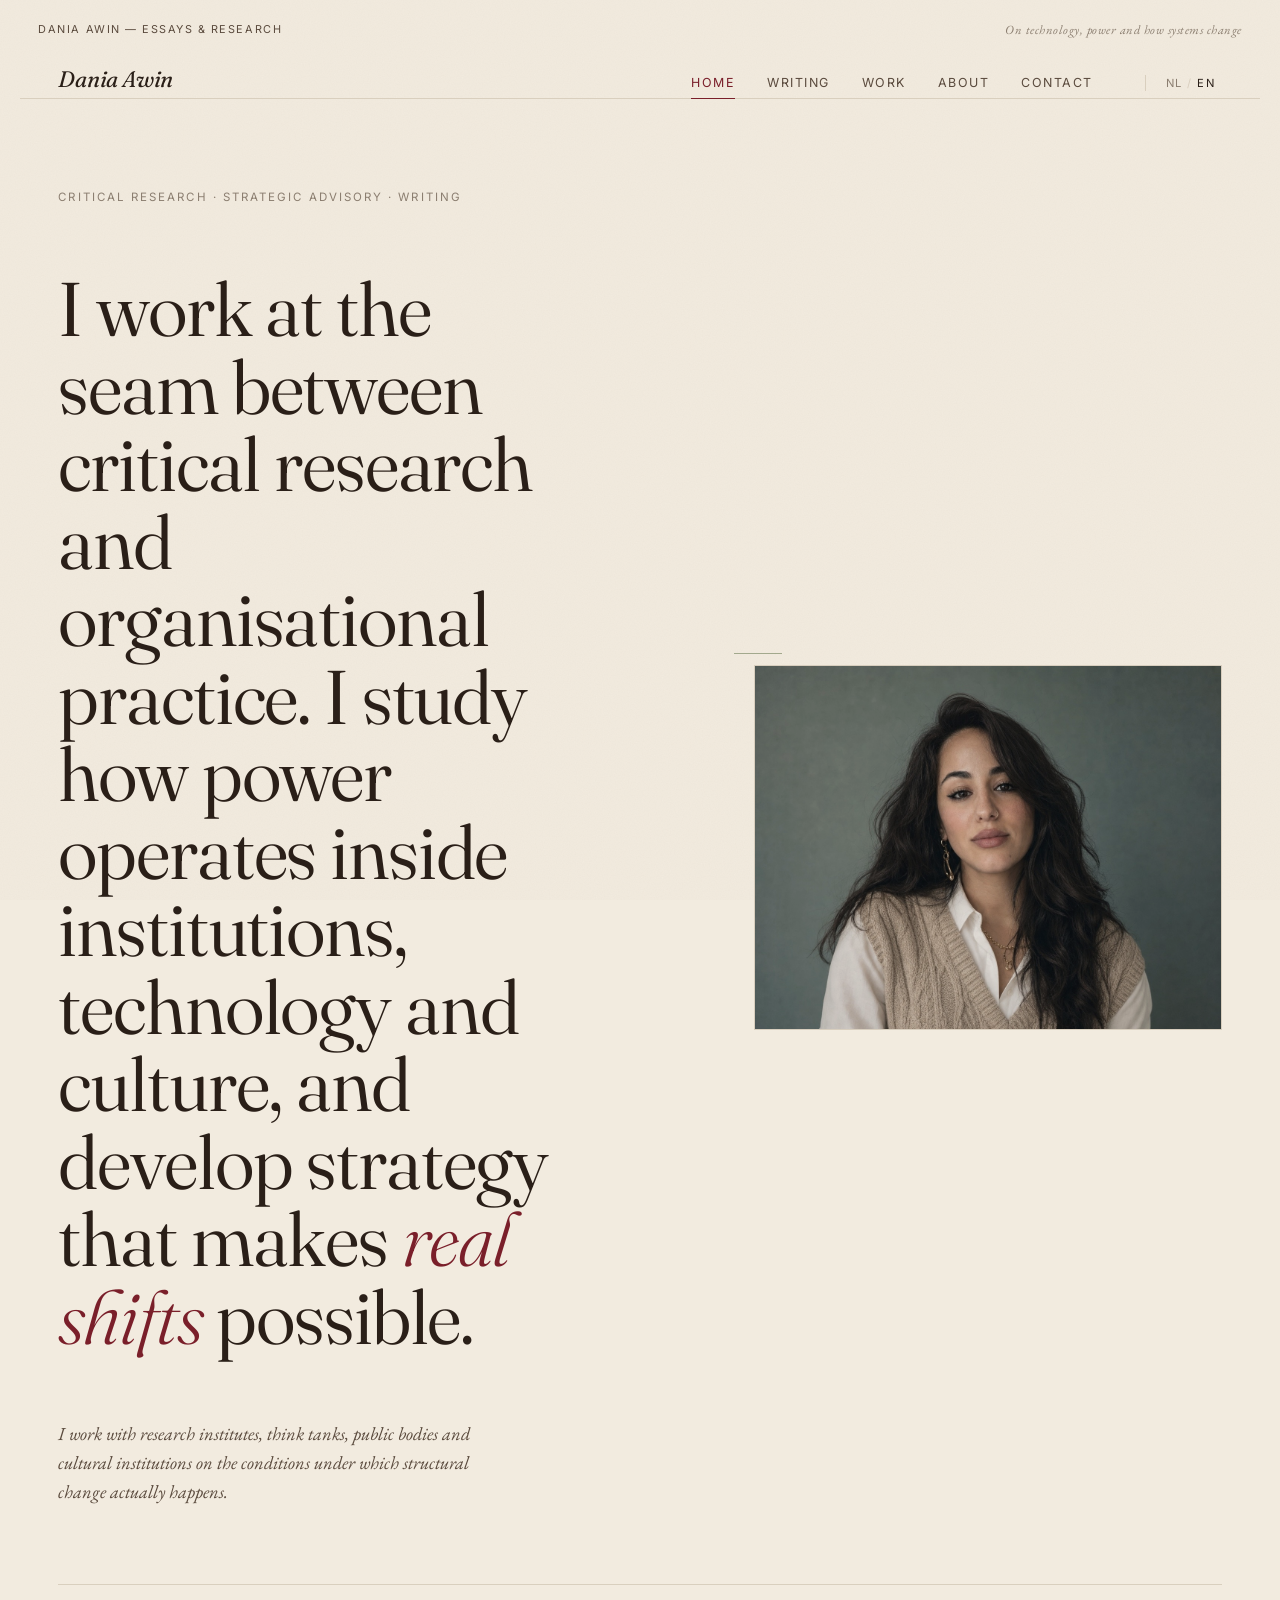
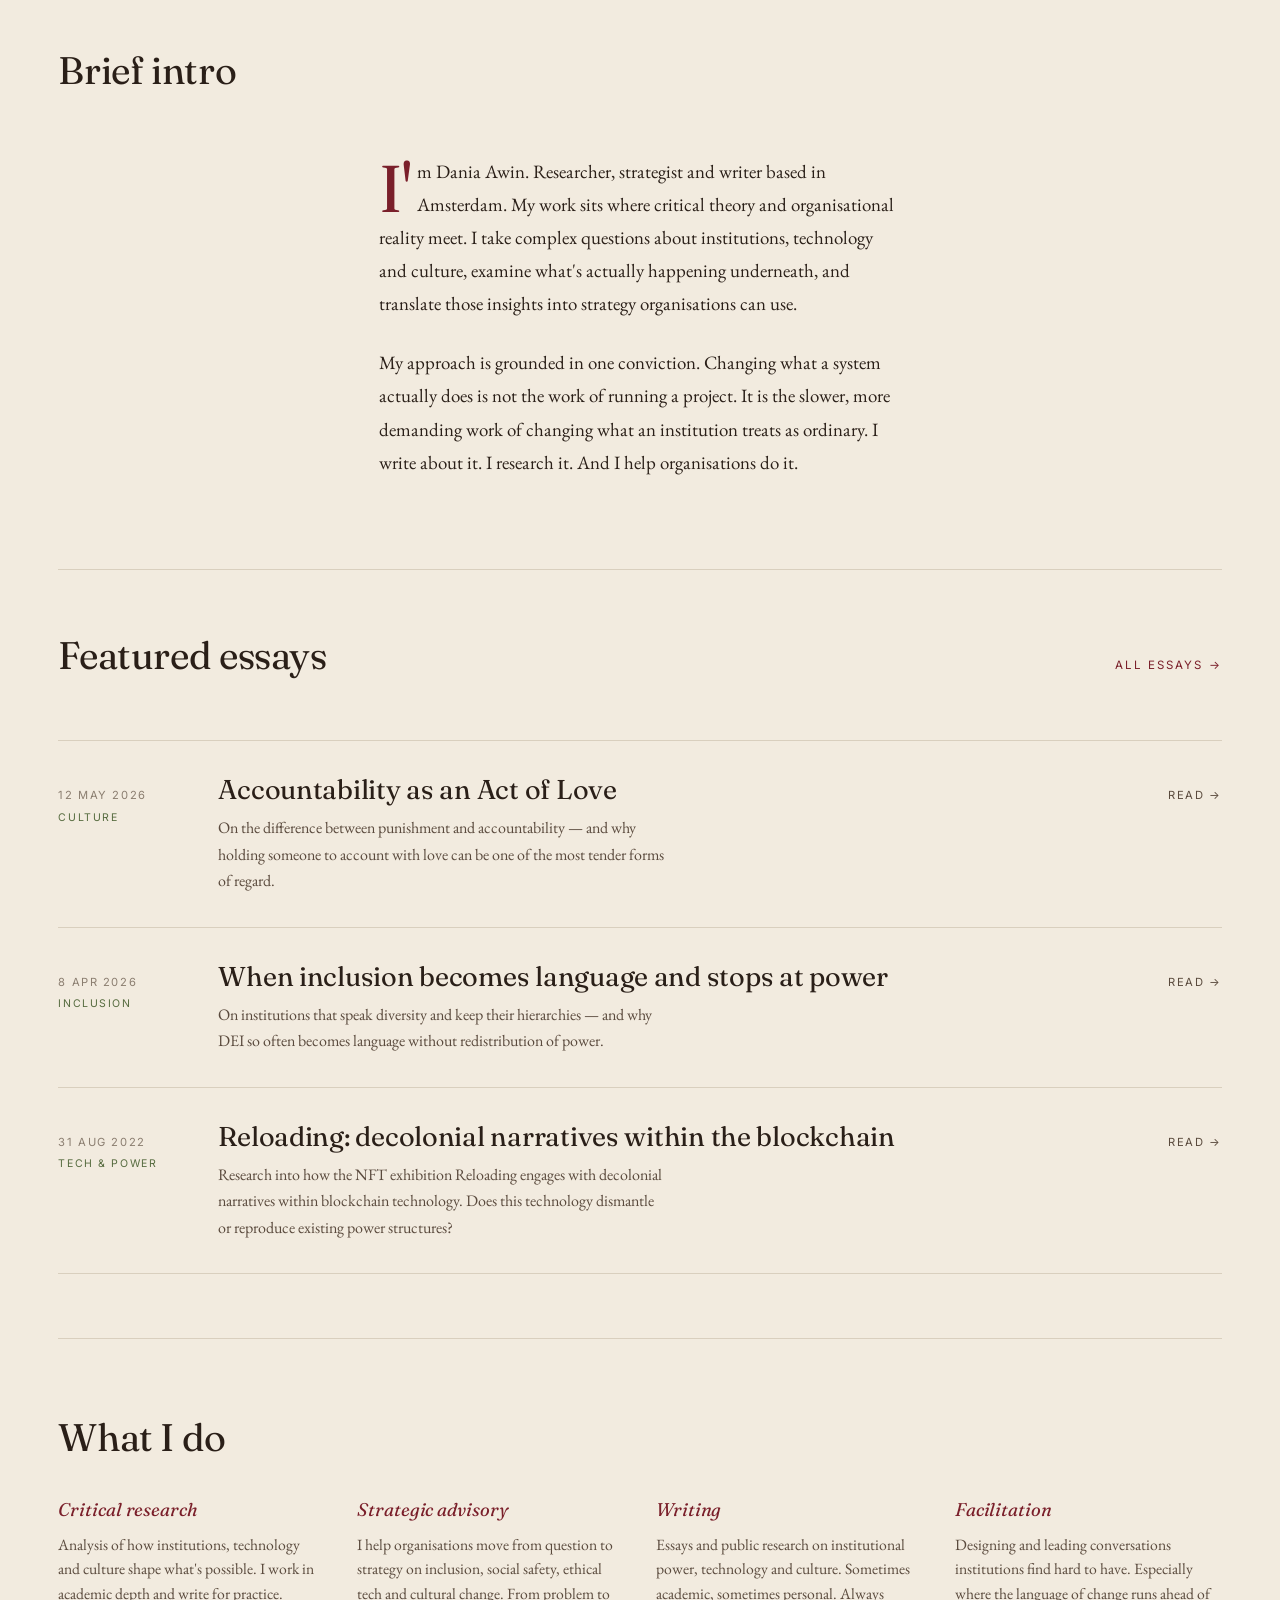
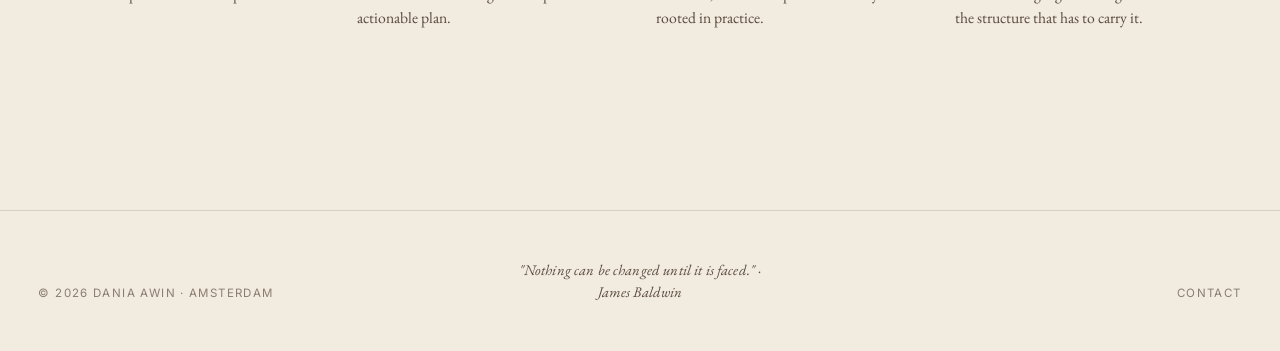
==== index.html @ 579f5982 "Favicon (DA initialen), 404-pagina, RSS-feed voor essays" ====
<!DOCTYPE html>
<html lang="en">
<head>
  <meta charset="UTF-8" />
  <meta name="viewport" content="width=device-width, initial-scale=1.0" />

  <title>Dania Awin · Critical research, strategic advisory and writing on power, institutions and technology</title>
  <meta name="description" content="Dania Awin is a critical researcher, strategist and writer based in Amsterdam. Research and advisory on institutional power, inclusion and social safety, ethics in technology, decolonisation, and cultural change in organisations." />
  <meta name="author" content="Dania Awin" />
  <meta name="robots" content="index, follow" />
  <meta name="keywords" content="Dania Awin, critical research, strategic advisory, institutional change, decolonisation, inclusion, social safety, ethics in technology, organisational change, Amsterdam researcher, public research, think tank, policy research, tech and society, cultural change, decolonial theory" />
  <link rel="canonical" href="https://daniaawin.com/" />
  <meta name="theme-color" content="#F2EBDF" />

  <meta property="og:type" content="website" />
  <meta property="og:site_name" content="Dania Awin" />
  <meta property="og:title" content="Dania Awin · Critical research, strategic advisory and writing on power, institutions and technology" />
  <meta property="og:description" content="Dania Awin is a critical researcher, strategist and writer based in Amsterdam. Research and advisory on institutional power, inclusion and social safety, ethics in technology, decolonisation, and cultural change in organisations." />
  <meta property="og:url" content="https://daniaawin.com/" />
  <meta property="og:image" content="https://daniaawin.com/dania-hero.jpg" />
  <meta property="og:locale" content="en_GB" />
  <meta property="og:locale:alternate" content="nl_NL" />

  <meta name="twitter:card" content="summary_large_image" />
  <meta name="twitter:title" content="Dania Awin · Critical research, strategic advisory and writing on power, institutions and technology" />
  <meta name="twitter:description" content="Dania Awin is a critical researcher, strategist and writer based in Amsterdam. Research and advisory on institutional power, inclusion and social safety, ethics in technology, decolonisation, and cultural change in organisations." />
  <meta name="twitter:image" content="https://daniaawin.com/dania-hero.jpg" />

  <script type="application/ld+json">
{
  "@context": "https://schema.org",
  "@type": "Person",
  "name": "Dania Awin",
  "url": "https://daniaawin.com",
  "image": "https://daniaawin.com/dania-hero.jpg",
  "jobTitle": "Researcher, Strategic Advisor, Writer",
  "description": "Critical researcher, strategist and writer working on institutional power, inclusion and social safety, ethics in technology, and cultural change in organisations.",
  "knowsLanguage": ["nl", "en"],
  "address": { "@type": "PostalAddress", "addressLocality": "Amsterdam", "addressCountry": "NL" },
  "alumniOf": { "@type": "CollegeOrUniversity", "name": "University of Amsterdam", "url": "https://www.uva.nl" },
  "knowsAbout": [
    "Institutional power", "Decolonisation", "Decolonial theory",
    "Inclusion", "Social safety", "Diversity equity and inclusion",
    "Ethics in technology", "Digital rights", "Tech and society",
    "Cultural change in organisations", "Organisational change",
    "Critical theory", "Public research", "Strategic research", "Policy research"
  ],
  "sameAs": [ "https://linkedin.com/in/daniaawin", "https://dawin.substack.com" ]
}
</script>

  <link rel="preconnect" href="https://fonts.googleapis.com" />
  <link rel="preconnect" href="https://fonts.gstatic.com" crossorigin />
  <link href="https://fonts.googleapis.com/css2?family=Fraunces:ital,opsz,wght@0,9..144,300..600;1,9..144,300..500&family=EB+Garamond:ital,wght@0,400..600;1,400..500&family=Inter:wght@400;500&display=swap" rel="stylesheet" />

  <link rel="stylesheet" href="style.css" />
  <link rel="icon" type="image/svg+xml" href="/favicon.svg" />
  <link rel="icon" type="image/png" sizes="32x32" href="/favicon-32x32.png" />
  <link rel="icon" type="image/png" sizes="16x16" href="/favicon-16x16.png" />
  <link rel="apple-touch-icon" sizes="180x180" href="/apple-touch-icon.png" />
  <link rel="alternate" type="application/rss+xml" title="Dania Awin — Essays" href="/rss.xml" />
</head>
<body class="lang-en">

  <header>
    <div class="marginalia">
      <div class="left" data-c="marginalia.left"></div>
      <div class="center"></div>
      <div class="right" data-c="marginalia.right"></div>
    </div>

    <nav class="nav wrap">
      <a href="index.html" class="nav__brand" data-c="brand"></a>
      <div class="nav__links">
        <a href="index.html" class="is-active" data-c="nav.home"></a>
        <a href="writing.html" data-c="nav.writing"></a>
        <a href="work.html" data-c="nav.work"></a>
        <a href="about.html" data-c="nav.about"></a>
        <a href="contact.html" data-c="nav.contact"></a>
        <button class="nav__lang" id="langToggle" aria-label="Toggle language">
          <span data-lang="nl">NL</span><span class="divider">/</span><span data-lang="en">EN</span>
        </button>
      </div>
    </nav>
  </header>

  <main class="wrap">

    <section class="hero hero--with-portrait">
      <div class="hero__text">
        <div class="eyebrow hero__eyebrow" data-c="home.eyebrow"></div>
        <h1 class="display" data-c="home.heroHeadline"></h1>
        <p class="hero__sub" data-c="home.heroSub"></p>
      </div>
      <figure class="hero__portrait">
        <img id="hero-portrait-img" src="dania-hero.jpg" alt="Dania Awin" />
      </figure>
    </section>

    <section class="featured">
      <div class="featured__head">
        <h2 class="section" data-c="home.introHeading"></h2>
      </div>
      <div class="prose" id="home-intro" style="max-width: 58ch;"></div>
    </section>

    <section class="featured" id="featured-essays">
      <div class="featured__head">
        <h2 class="section" data-c="home.featuredHeading"></h2>
        <a href="writing.html" class="eyebrow" style="color: var(--oxblood);" data-c="home.featuredAllLink"></a>
      </div>
      <div class="featured__list" id="featured-list"></div>
    </section>

    <section class="work-blocks">
      <h2 class="section" data-c="home.whatIDoHeading"></h2>
      <div class="work-blocks__grid" id="what-i-do-blocks"></div>
    </section>

  </main>

  <footer class="foot">
    <div class="left" data-c="footer.copyright"></div>
    <div class="center" data-c="footer.quote"></div>
    <div class="right">
      <a href="contact.html" data-c="footer.contactLink"></a>
    </div>
  </footer>



  <script src="https://identity.netlify.com/v1/netlify-identity-widget.js"></script>
  <script src="script.js"></script>
</body>
</html>
---- style.css ----
/* =========================================================
   Dania Awin — site stylesheet
   Editorial, literary, painterly. Aubergine / moss / oxblood
   on warm cream. Fraunces + EB Garamond.
   ========================================================= */

:root {
  /* Colors */
  --bg: #F2EBDF;            /* warm cream */
  --bg-soft: #ECE3D2;       /* slightly darker cream */
  --bg-dark: #3D2C3D;       /* aubergine */
  --bg-dark-soft: #2F2330;
  --ink: #2A1F18;           /* deep chocolate, body text */
  --ink-soft: #5A4A3D;
  --muted: #8B7E70;         /* warm grey */
  --rule: #D9CFBE;          /* hairline rule */
  --oxblood: #7A1F2A;       /* primary accent */
  --moss: #566B3F;          /* secondary accent */
  --cream-on-dark: #E8DCC5;

  /* Typography */
  --serif-display: "Fraunces", "Spectral", Georgia, serif;
  --serif-body: "EB Garamond", "Cormorant Garamond", Georgia, serif;
  --sans-caps: "Inter", "Söhne", -apple-system, BlinkMacSystemFont, sans-serif;

  /* Sizing */
  --max-width: 1240px;
  --measure: 64ch;          /* readable column */
  --gutter: clamp(1.25rem, 3vw, 2.5rem);

  /* Motion */
  --ease: cubic-bezier(0.4, 0.0, 0.2, 1);
}

/* ---------- Reset ---------- */

*, *::before, *::after { box-sizing: border-box; }

html { -webkit-text-size-adjust: 100%; }

body {
  margin: 0;
  background: var(--bg);
  color: var(--ink);
  font-family: var(--serif-body);
  font-size: 1.125rem;
  line-height: 1.65;
  font-feature-settings: "kern", "liga", "onum";
  text-rendering: optimizeLegibility;
  -webkit-font-smoothing: antialiased;
  -moz-osx-font-smoothing: grayscale;
  position: relative;
  overflow-x: hidden;
}

/* Subtle paper grain */
body::before {
  content: "";
  position: fixed;
  inset: 0;
  pointer-events: none;
  z-index: 1;
  opacity: 0.5;
  mix-blend-mode: multiply;
  background-image: url("data:image/svg+xml;utf8,<svg xmlns='http://www.w3.org/2000/svg' width='200' height='200'><filter id='n'><feTurbulence type='fractalNoise' baseFrequency='0.85' numOctaves='2' stitchTiles='stitch'/><feColorMatrix values='0 0 0 0 0.16  0 0 0 0 0.12  0 0 0 0 0.09  0 0 0 0.06 0'/></filter><rect width='100%25' height='100%25' filter='url(%23n)'/></svg>");
}

img { max-width: 100%; display: block; }
a { color: inherit; text-decoration: none; }

/* ---------- Top marginalia ---------- */

.marginalia {
  display: grid;
  grid-template-columns: 1fr auto 1fr;
  align-items: center;
  padding: 1.25rem var(--gutter);
  font-family: var(--sans-caps);
  font-size: 0.68rem;
  letter-spacing: 0.14em;
  text-transform: uppercase;
  color: var(--ink-soft);
  position: relative;
  z-index: 5;
}

.marginalia .left {
  justify-self: start;
}

.marginalia .right {
  justify-self: end;
  font-style: italic;
  font-family: var(--serif-body);
  font-size: 0.78rem;
  letter-spacing: 0.04em;
  text-transform: none;
  color: var(--muted);
}

.marginalia .center {
  font-weight: 500;
  color: var(--ink);
}

/* ---------- Navigation ---------- */

.nav {
  display: flex;
  justify-content: space-between;
  align-items: baseline;
  padding: 0 var(--gutter) 1.5rem;
  border-bottom: 1px solid var(--rule);
  position: relative;
  z-index: 5;
  flex-wrap: wrap;
  gap: 1rem;
}

@media (max-width: 720px) {
  .nav {
    flex-direction: column;
    align-items: flex-start;
    gap: 1rem;
  }
  .nav__brand { font-size: 1.6rem; }
  .nav__links {
    width: 100%;
    flex-wrap: wrap;
    gap: 0.7rem 1.1rem;
  }
}

@media (max-width: 720px) {
  .marginalia {
    grid-template-columns: 1fr;
    gap: 0.4rem;
    text-align: left;
    padding: 1rem var(--gutter);
  }
  .marginalia .right {
    justify-self: start;
    font-size: 0.72rem;
  }
}

.nav__brand {
  font-family: var(--serif-display);
  font-weight: 400;
  font-size: 1.4rem;
  font-style: italic;
  letter-spacing: -0.01em;
  color: var(--ink);
}

.nav__links {
  display: flex;
  gap: clamp(1rem, 2.5vw, 2.25rem);
  align-items: baseline;
  font-family: var(--sans-caps);
  font-size: 0.78rem;
  letter-spacing: 0.12em;
  text-transform: uppercase;
}

.nav__links a {
  color: var(--ink-soft);
  position: relative;
  padding-bottom: 2px;
  transition: color 0.3s var(--ease);
}

.nav__links a:hover,
.nav__links a.is-active {
  color: var(--oxblood);
}

.nav__links a.is-active::after {
  content: "";
  position: absolute;
  left: 0; right: 0; bottom: -4px;
  height: 1px;
  background: var(--oxblood);
}

.nav__lang {
  margin-left: 1.25rem;
  padding-left: 1.25rem;
  border-left: 1px solid var(--rule);
  font-family: var(--sans-caps);
  font-size: 0.7rem;
  letter-spacing: 0.14em;
  color: var(--muted);
  cursor: pointer;
  background: none;
  border-top: 0;
  border-right: 0;
  border-bottom: 0;
  text-transform: uppercase;
}

.nav__lang span { transition: color 0.3s var(--ease); }
.nav__lang span.is-active { color: var(--ink); }
.nav__lang .divider { margin: 0 0.4em; color: var(--rule); }

/* ---------- Main wrap ---------- */

.wrap {
  max-width: var(--max-width);
  margin: 0 auto;
  padding: 0 var(--gutter);
  position: relative;
  z-index: 2;
}

main { position: relative; z-index: 2; }

/* ---------- Typography utilities ---------- */

.eyebrow {
  font-family: var(--sans-caps);
  font-size: 0.72rem;
  letter-spacing: 0.18em;
  text-transform: uppercase;
  color: var(--muted);
}

.display {
  font-family: var(--serif-display);
  font-weight: 350;
  font-size: clamp(2.5rem, 6vw, 4.75rem);
  line-height: 1.02;
  letter-spacing: -0.015em;
  color: var(--ink);
}

.display em {
  font-style: italic;
  font-weight: 300;
  color: var(--oxblood);
}

.lede {
  font-family: var(--serif-body);
  font-size: clamp(1.15rem, 1.6vw, 1.4rem);
  line-height: 1.55;
  color: var(--ink-soft);
  max-width: 38ch;
}

h2.section {
  font-family: var(--serif-display);
  font-weight: 400;
  font-size: clamp(1.8rem, 3vw, 2.5rem);
  line-height: 1.1;
  letter-spacing: -0.01em;
  margin: 0 0 1.5rem;
  color: var(--ink);
}

h3 {
  font-family: var(--serif-display);
  font-weight: 500;
  font-size: 1.25rem;
  line-height: 1.25;
  letter-spacing: -0.005em;
  margin: 0 0 0.5rem;
  color: var(--ink);
}

p { margin: 0 0 1.1em; }
p:last-child { margin-bottom: 0; }

a.link {
  color: var(--oxblood);
  border-bottom: 1px solid currentColor;
  transition: opacity 0.3s var(--ease);
}
a.link:hover { opacity: 0.7; }

hr.rule {
  border: 0;
  border-top: 1px solid var(--rule);
  margin: 4rem 0;
}

/* ---------- Hero ---------- */

.hero {
  padding: clamp(3.5rem, 8vw, 7rem) 0 clamp(3rem, 6vw, 5rem);
  display: grid;
  grid-template-columns: 1fr;
  gap: 2.5rem;
}

.hero__eyebrow { margin-bottom: 1.5rem; }

.hero__sub {
  margin-top: 2rem;
  font-family: var(--serif-body);
  font-style: italic;
  font-size: 1.15rem;
  color: var(--ink-soft);
  max-width: 46ch;
  line-height: 1.6;
}

/* ---------- Featured essays (home) ---------- */

.featured {
  padding: clamp(2rem, 5vw, 4rem) 0;
  border-top: 1px solid var(--rule);
}

.featured__head {
  display: flex;
  justify-content: space-between;
  align-items: baseline;
  margin-bottom: 2.5rem;
}

.featured__list {
  display: grid;
  gap: 0;
}

.essay-row {
  display: grid;
  grid-template-columns: 8rem 1fr auto;
  gap: 2rem;
  padding: 2rem 0;
  border-top: 1px solid var(--rule);
  align-items: baseline;
  transition: background 0.4s var(--ease), padding 0.4s var(--ease);
}

.essay-row:last-child { border-bottom: 1px solid var(--rule); }

.essay-row:hover {
  background: var(--bg-soft);
  padding-left: 1rem;
  padding-right: 1rem;
}

.essay-row__meta {
  font-family: var(--sans-caps);
  font-size: 0.7rem;
  letter-spacing: 0.14em;
  text-transform: uppercase;
  color: var(--muted);
}

.essay-row__meta .cat {
  display: block;
  color: var(--moss);
  font-style: normal;
  margin-top: 0.25rem;
  font-size: 0.66rem;
}

.essay-row__title {
  font-family: var(--serif-display);
  font-weight: 400;
  font-size: clamp(1.3rem, 2.2vw, 1.7rem);
  line-height: 1.2;
  letter-spacing: -0.01em;
  color: var(--ink);
}

.essay-row__title em { font-style: italic; color: var(--oxblood); }

.essay-row__read {
  font-family: var(--sans-caps);
  font-size: 0.7rem;
  letter-spacing: 0.14em;
  text-transform: uppercase;
  color: var(--ink-soft);
  white-space: nowrap;
}

@media (max-width: 720px) {
  .essay-row {
    grid-template-columns: 1fr;
    gap: 0.5rem;
  }
  .essay-row__read { display: none; }
}

/* ---------- What I do (four blocks) ---------- */

.work-blocks {
  padding: clamp(3rem, 6vw, 5rem) 0;
  border-top: 1px solid var(--rule);
}

.work-blocks__grid {
  display: grid;
  grid-template-columns: repeat(4, 1fr);
  gap: 2rem;
  margin-top: 2.5rem;
}

.work-block h3 {
  font-family: var(--serif-display);
  font-size: 1.15rem;
  font-style: italic;
  font-weight: 400;
  color: var(--oxblood);
  margin-bottom: 0.75rem;
}

.work-block p {
  font-size: 0.98rem;
  line-height: 1.55;
  color: var(--ink-soft);
}

@media (max-width: 880px) {
  .work-blocks__grid { grid-template-columns: repeat(2, 1fr); }
}

@media (max-width: 520px) {
  .work-blocks__grid { grid-template-columns: 1fr; }
}

/* ---------- About / long text ---------- */

.prose {
  max-width: var(--measure);
  margin: 0 auto;
  font-family: var(--serif-body);
  font-size: 1.18rem;
  line-height: 1.75;
}

.prose p { margin-bottom: 1.4em; }
.prose p:first-child::first-letter {
  font-family: var(--serif-display);
  font-size: 3.5em;
  float: left;
  line-height: 0.85;
  padding-right: 0.08em;
  padding-top: 0.08em;
  color: var(--oxblood);
  font-weight: 400;
}

.prose em { color: var(--ink); }
.prose strong { font-weight: 600; }

.prose blockquote {
  border-left: 2px solid var(--moss);
  margin: 2em 0;
  padding-left: 1.5em;
  font-style: italic;
  color: var(--ink-soft);
}

/* ---------- Article page ---------- */

.article-head {
  padding: clamp(3rem, 6vw, 5rem) 0 2rem;
  max-width: 38rem;
  margin: 0 auto;
  text-align: left;
}

.article-head .eyebrow { margin-bottom: 1.5rem; display: block; }

.article-head h1 {
  font-family: var(--serif-display);
  font-weight: 350;
  font-size: clamp(2rem, 4.5vw, 3.25rem);
  line-height: 1.08;
  letter-spacing: -0.015em;
  margin: 0 0 1.5rem;
  color: var(--ink);
}

.article-head h1 em { font-style: italic; color: var(--oxblood); }

.article-head .article-meta {
  font-family: var(--sans-caps);
  font-size: 0.72rem;
  letter-spacing: 0.14em;
  text-transform: uppercase;
  color: var(--muted);
}

.article-body {
  max-width: 38rem;
  margin: 0 auto;
  padding: 1.5rem 0 5rem;
  font-family: var(--serif-body);
  font-size: 1.18rem;
  line-height: 1.75;
}

.article-body p { margin-bottom: 1.4em; }
.article-body h2 {
  font-family: var(--serif-display);
  font-weight: 500;
  font-size: 1.6rem;
  line-height: 1.2;
  margin: 2.5em 0 0.8em;
  color: var(--ink);
}

.article-body h3 {
  font-family: var(--serif-display);
  font-style: italic;
  font-weight: 400;
  font-size: 1.3rem;
  margin: 2em 0 0.6em;
  color: var(--oxblood);
}

.article-body blockquote {
  border-left: 2px solid var(--moss);
  margin: 2em 0;
  padding-left: 1.5em;
  font-style: italic;
  color: var(--ink-soft);
}

.article-body em { color: var(--ink); }
.article-body a { color: var(--oxblood); border-bottom: 1px solid currentColor; }
.article-body a:hover { opacity: 0.7; }
.article-body ul, .article-body ol { padding-left: 1.5em; margin: 0 0 1.4em; }
.article-body li { margin-bottom: 0.5em; }
.article-body hr { border: 0; border-top: 1px solid var(--rule); margin: 3em 0; }

/* ---------- Writing (archive) ---------- */

.archive-head {
  padding: clamp(3rem, 6vw, 5rem) 0 2rem;
}

.archive-head .display { max-width: 18ch; }

.archive-intro {
  margin-top: 2rem;
  max-width: 42ch;
  font-style: italic;
  color: var(--ink-soft);
  font-size: 1.15rem;
}

.filters {
  display: flex;
  flex-wrap: wrap;
  gap: 0.5rem 1.5rem;
  padding: 1.5rem 0 0;
  border-top: 1px solid var(--rule);
  margin-top: 3rem;
}

.filter {
  font-family: var(--sans-caps);
  font-size: 0.72rem;
  letter-spacing: 0.14em;
  text-transform: uppercase;
  color: var(--muted);
  background: none;
  border: 0;
  cursor: pointer;
  padding: 0.5rem 0;
  transition: color 0.3s var(--ease);
}

.filter.is-active { color: var(--oxblood); }
.filter:hover { color: var(--ink); }

/* ---------- Work / cases ---------- */

.case {
  display: grid;
  grid-template-columns: 12rem 1fr;
  gap: 2.5rem;
  padding: 2.5rem 0;
  border-top: 1px solid var(--rule);
}

.case:last-child { border-bottom: 1px solid var(--rule); }

.case__years {
  font-family: var(--sans-caps);
  font-size: 0.72rem;
  letter-spacing: 0.14em;
  text-transform: uppercase;
  color: var(--muted);
}

.case h3 {
  font-family: var(--serif-display);
  font-weight: 400;
  font-size: 1.5rem;
  margin-bottom: 0.5rem;
}

.case h3 em { font-style: italic; color: var(--oxblood); }

.case .role {
  font-family: var(--serif-body);
  font-style: italic;
  color: var(--ink-soft);
  margin-bottom: 1em;
  font-size: 1rem;
}

.case p {
  color: var(--ink-soft);
  font-size: 1.05rem;
}

@media (max-width: 720px) {
  .case { grid-template-columns: 1fr; gap: 0.75rem; }
}

/* ---------- Contact ---------- */

.contact {
  padding: clamp(3rem, 6vw, 6rem) 0;
  max-width: var(--measure);
  margin: 0 auto;
}

.contact dl {
  margin-top: 2.5rem;
  display: grid;
  grid-template-columns: 8rem 1fr;
  gap: 1.25rem 2rem;
}

.contact dt {
  font-family: var(--sans-caps);
  font-size: 0.72rem;
  letter-spacing: 0.14em;
  text-transform: uppercase;
  color: var(--muted);
  padding-top: 0.35em;
}

.contact dd {
  margin: 0;
  font-family: var(--serif-display);
  font-style: italic;
  font-weight: 400;
  font-size: 1.4rem;
}

.contact dd a { border-bottom: 1px solid var(--rule); transition: border-color 0.3s var(--ease); }
.contact dd a:hover { border-color: var(--oxblood); color: var(--oxblood); }

/* ---------- Footer ---------- */

footer.foot {
  margin-top: clamp(4rem, 8vw, 7rem);
  padding: 3rem var(--gutter);
  border-top: 1px solid var(--rule);
  display: grid;
  grid-template-columns: 1fr auto 1fr;
  gap: 2rem;
  align-items: end;
  font-family: var(--sans-caps);
  font-size: 0.72rem;
  letter-spacing: 0.12em;
  text-transform: uppercase;
  color: var(--muted);
  position: relative;
  z-index: 2;
}

footer.foot .center {
  text-align: center;
  font-family: var(--serif-body);
  font-style: italic;
  font-size: 0.92rem;
  letter-spacing: 0.01em;
  text-transform: none;
  color: var(--ink-soft);
  max-width: 36ch;
  line-height: 1.5;
}

footer.foot .right { justify-self: end; }

@media (max-width: 720px) {
  footer.foot {
    grid-template-columns: 1fr;
    text-align: center;
  }
  footer.foot .right { justify-self: center; }
}

/* ---------- About page — twee koloms grid: foto links, tekst rechts ---------- */

.about-grid {
  display: grid;
  grid-template-columns: 1fr 1.15fr;
  gap: clamp(2rem, 5vw, 4.5rem);
  align-items: start;
  padding: 0 0 1.5rem;
}

.about-grid .portrait {
  margin: 0;
  position: relative;
  max-width: none;
  width: 100%;
  position: sticky;
  top: 2rem;
}

.about-grid .portrait img {
  width: 100%;
  height: auto;
  display: block;
  filter: saturate(0.88) contrast(0.96) sepia(0.05);
  border: 1px solid var(--rule);
}

.about-grid .portrait figcaption {
  font-family: var(--serif-body);
  font-style: italic;
  font-size: 0.95rem;
  color: var(--muted);
  margin-top: 0.85rem;
  text-align: right;
  letter-spacing: 0.01em;
}

.about-grid .portrait::before {
  content: "";
  position: absolute;
  left: -1.25rem;
  top: -0.75rem;
  width: 3rem;
  height: 1px;
  background: var(--moss);
  opacity: 0.5;
  z-index: 1;
}

.about-grid .prose {
  max-width: none;
  margin: 0;
}

@media (max-width: 880px) {
  .about-grid {
    grid-template-columns: 1fr;
    gap: 2rem;
  }
  .about-grid .portrait {
    position: static;
    max-width: 28rem;
    margin: 0 auto;
  }
  .about-grid .portrait::before { left: 0; }
}

/* ---------- Hero portrait (Home page) ---------- */

.hero--with-portrait {
  display: grid;
  grid-template-columns: 1.35fr 1fr;
  gap: clamp(2rem, 5vw, 4.5rem);
  align-items: center;
  padding: clamp(3rem, 7vw, 6rem) 0 clamp(3rem, 6vw, 5rem);
}

.hero--with-portrait .hero__text {
  max-width: 32rem;
}

.hero__portrait {
  margin: 0;
  position: relative;
}

.hero__portrait img {
  width: 100%;
  height: auto;
  display: block;
  filter: saturate(0.88) contrast(0.96) sepia(0.05);
  border: 1px solid var(--rule);
}

.hero__portrait figcaption {
  font-family: var(--serif-body);
  font-style: italic;
  font-size: 0.92rem;
  color: var(--muted);
  margin-top: 0.85rem;
  text-align: right;
  letter-spacing: 0.01em;
}

.hero__portrait::before {
  content: "";
  position: absolute;
  left: -1.25rem;
  top: -0.75rem;
  width: 3rem;
  height: 1px;
  background: var(--moss);
  opacity: 0.5;
}

@media (max-width: 880px) {
  .hero--with-portrait {
    grid-template-columns: 1fr;
    gap: 2rem;
  }
  .hero__portrait {
    max-width: 22rem;
    margin: 0 auto;
    order: -1;
  }
}

/* ---------- Language visibility (NL/EN toggle) ---------- */

body.lang-nl .en { display: none; }
body.lang-en .nl { display: none; }

/* ---------- Animations on scroll ---------- */

.reveal {
  opacity: 0;
  transform: translateY(12px);
  transition: opacity 0.8s var(--ease), transform 0.8s var(--ease);
}
.reveal.is-visible { opacity: 1; transform: translateY(0); }

/* ---------- Selection ---------- */

::selection { background: var(--moss); color: var(--bg); }
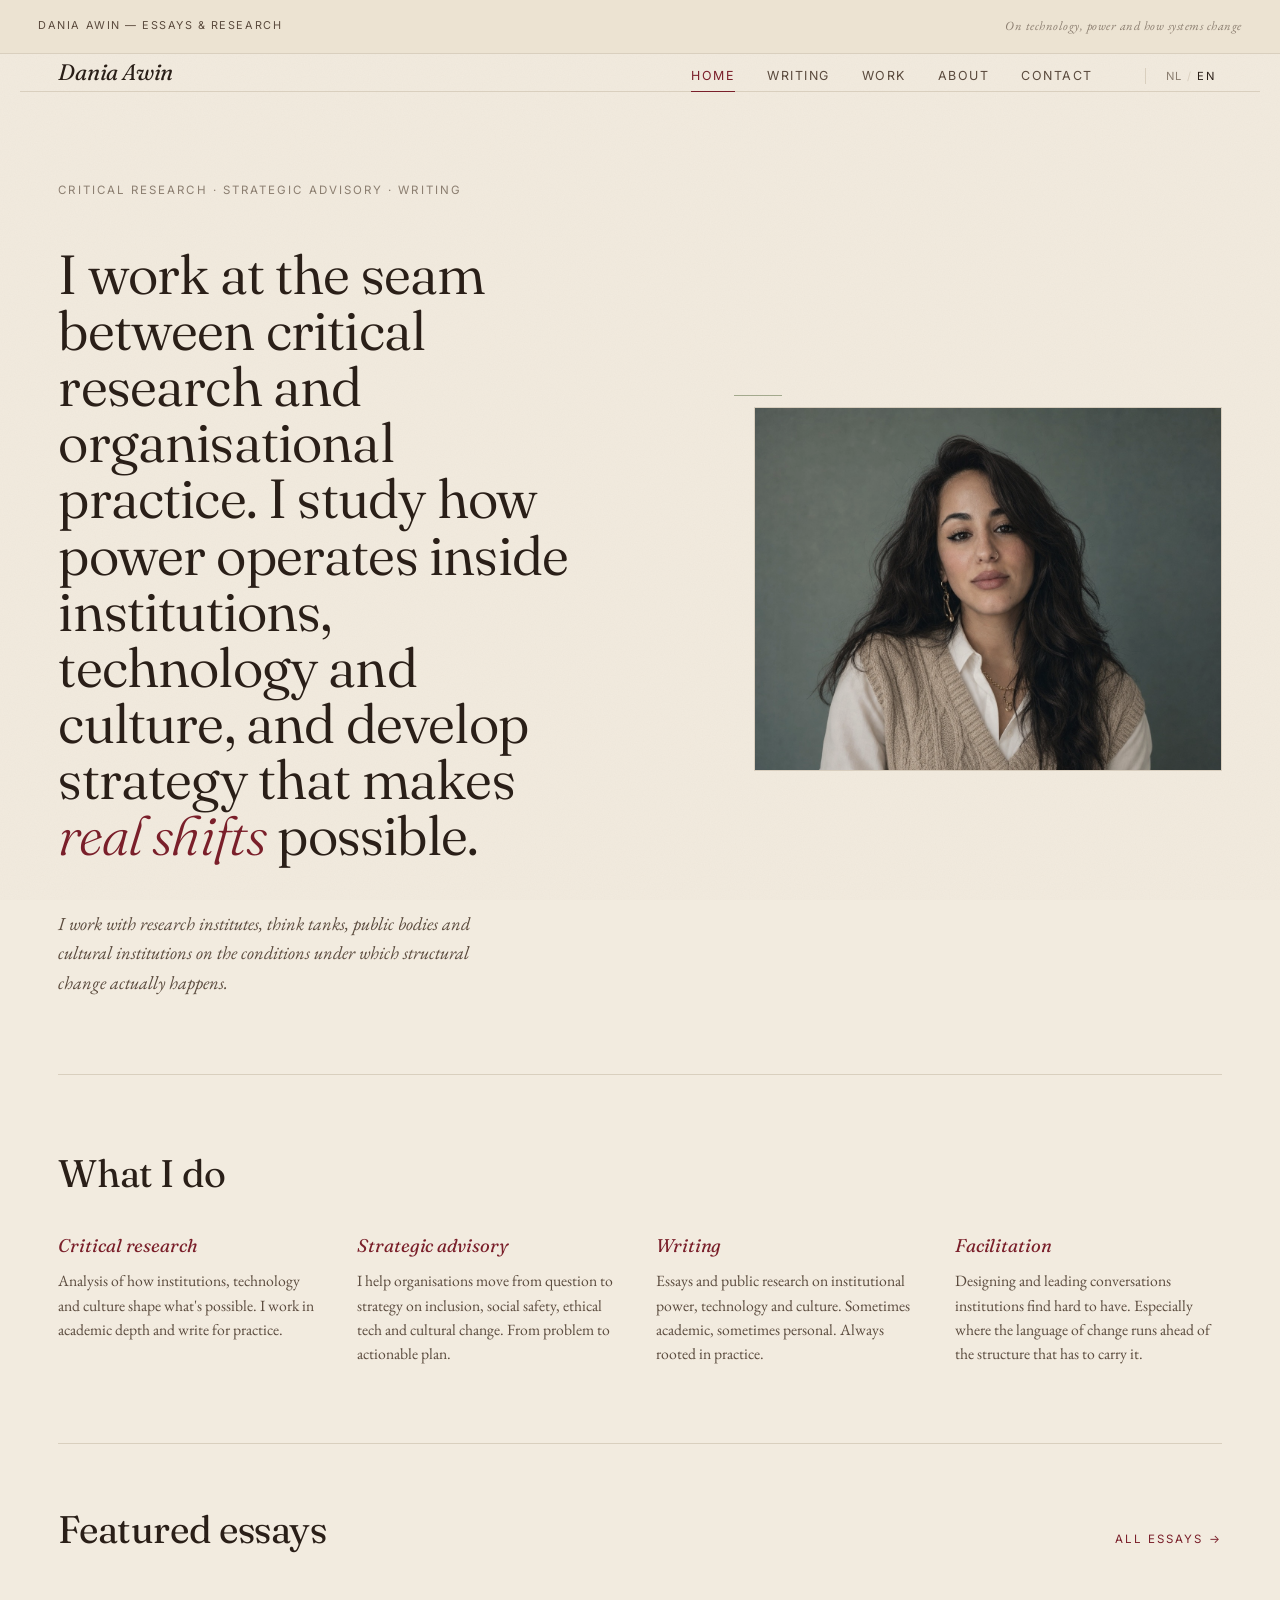
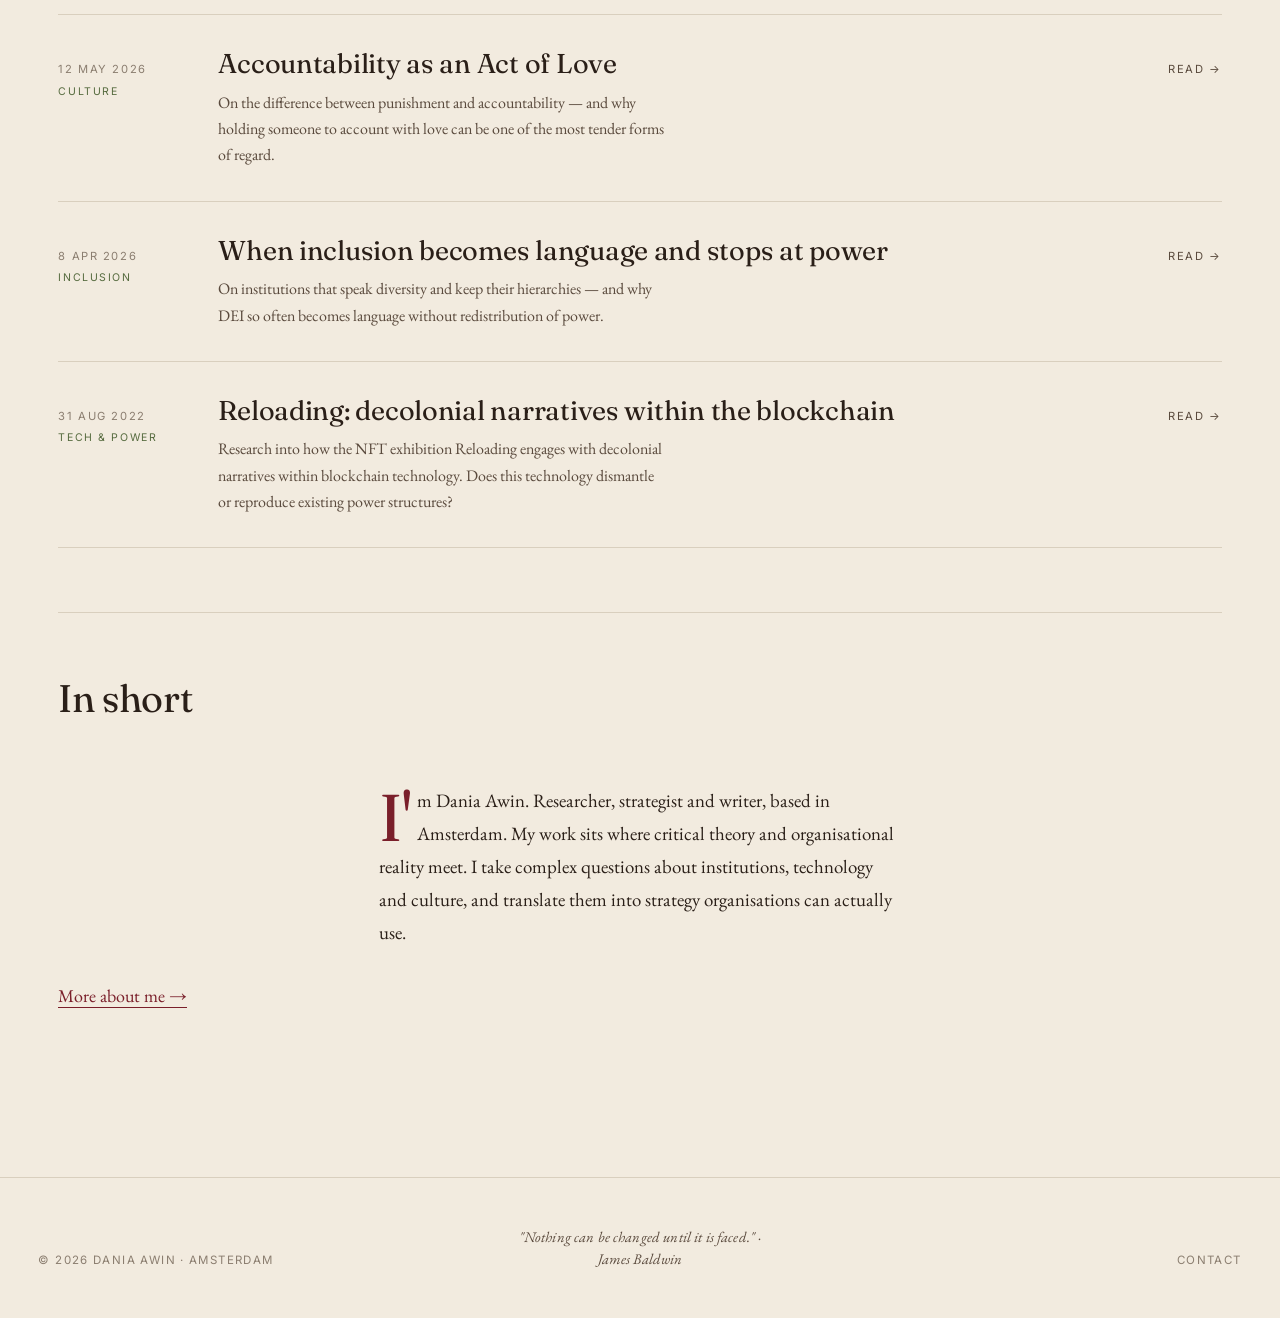
==== commit 95da943d: "Friend-feedback verwerkt: homepage flow, intro korter, contactform, browser-taal detect, work sorter" ====
--- a/index.html
+++ b/index.html
@@ -3,6 +3,7 @@
 <head>
   <meta charset="UTF-8" />
   <meta name="viewport" content="width=device-width, initial-scale=1.0" />
+  <meta name="google-site-verification" content="9EBfNb-vlP_G5vzVKmFkV1T8YSoDcM2ezz2l9nICe7w" />
 
   <title>Dania Awin · Critical research, strategic advisory and writing on power, institutions and technology</title>
   <meta name="description" content="Dania Awin is a critical researcher, strategist and writer based in Amsterdam. Research and advisory on institutional power, inclusion and social safety, ethics in technology, decolonisation, and cultural change in organisations." />
@@ -97,11 +98,9 @@
       </figure>
     </section>
 
-    <section class="featured">
-      <div class="featured__head">
-        <h2 class="section" data-c="home.introHeading"></h2>
-      </div>
-      <div class="prose" id="home-intro" style="max-width: 58ch;"></div>
+    <section class="work-blocks">
+      <h2 class="section" data-c="home.whatIDoHeading"></h2>
+      <div class="work-blocks__grid" id="what-i-do-blocks"></div>
     </section>
 
     <section class="featured" id="featured-essays">
@@ -112,9 +111,14 @@
       <div class="featured__list" id="featured-list"></div>
     </section>
 
-    <section class="work-blocks">
-      <h2 class="section" data-c="home.whatIDoHeading"></h2>
-      <div class="work-blocks__grid" id="what-i-do-blocks"></div>
+    <section class="featured">
+      <div class="featured__head">
+        <h2 class="section" data-c="home.introHeading"></h2>
+      </div>
+      <div class="prose" id="home-intro" style="max-width: 58ch;"></div>
+      <p style="margin-top: 2rem;">
+        <a href="about.html" class="link" style="color: var(--oxblood);"><span class="nl">Meer over mij →</span><span class="en">More about me →</span></a>
+      </p>
     </section>
 
   </main>
--- a/style.css
+++ b/style.css
@@ -74,7 +74,9 @@
   display: grid;
   grid-template-columns: 1fr auto 1fr;
   align-items: center;
-  padding: 1.25rem var(--gutter);
+  padding: 1rem var(--gutter);
+  background: var(--bg-soft);
+  border-bottom: 1px solid var(--rule);
   font-family: var(--sans-caps);
   font-size: 0.68rem;
   letter-spacing: 0.14em;
@@ -228,7 +230,7 @@
 .display {
   font-family: var(--serif-display);
   font-weight: 350;
-  font-size: clamp(2.5rem, 6vw, 4.75rem);
+  font-size: clamp(2rem, 4.3vw, 3.5rem);
   line-height: 1.02;
   letter-spacing: -0.015em;
   color: var(--ink);
@@ -837,3 +839,69 @@
 /* ---------- Selection ---------- */
 
 ::selection { background: var(--moss); color: var(--bg); }
+
+/* ---------- Contact form ---------- */
+
+.contact-form {
+  margin-top: 2.5rem;
+  max-width: 38rem;
+}
+
+.contact-form .field {
+  margin-bottom: 1.5rem;
+}
+
+.contact-form label {
+  display: block;
+  font-family: var(--sans-caps);
+  font-size: 0.72rem;
+  letter-spacing: 0.14em;
+  text-transform: uppercase;
+  color: var(--muted);
+  margin-bottom: 0.5rem;
+}
+
+.contact-form input,
+.contact-form textarea {
+  width: 100%;
+  font-family: var(--serif-body);
+  font-size: 1.05rem;
+  color: var(--ink);
+  background: var(--bg-soft);
+  border: 1px solid var(--rule);
+  border-radius: 0;
+  padding: 0.75rem 1rem;
+  transition: border-color 0.3s var(--ease), background 0.3s var(--ease);
+}
+
+.contact-form input:focus,
+.contact-form textarea:focus {
+  outline: none;
+  border-color: var(--oxblood);
+  background: var(--bg);
+}
+
+.contact-form textarea {
+  resize: vertical;
+  min-height: 8rem;
+  font-family: var(--serif-body);
+  line-height: 1.55;
+}
+
+.contact-submit {
+  font-family: var(--sans-caps);
+  font-size: 0.78rem;
+  letter-spacing: 0.16em;
+  text-transform: uppercase;
+  color: var(--bg);
+  background: var(--oxblood);
+  border: 0;
+  padding: 0.9rem 2rem;
+  cursor: pointer;
+  transition: background 0.3s var(--ease);
+  margin-top: 0.5rem;
+}
+
+.contact-submit:hover {
+  background: var(--ink);
+}
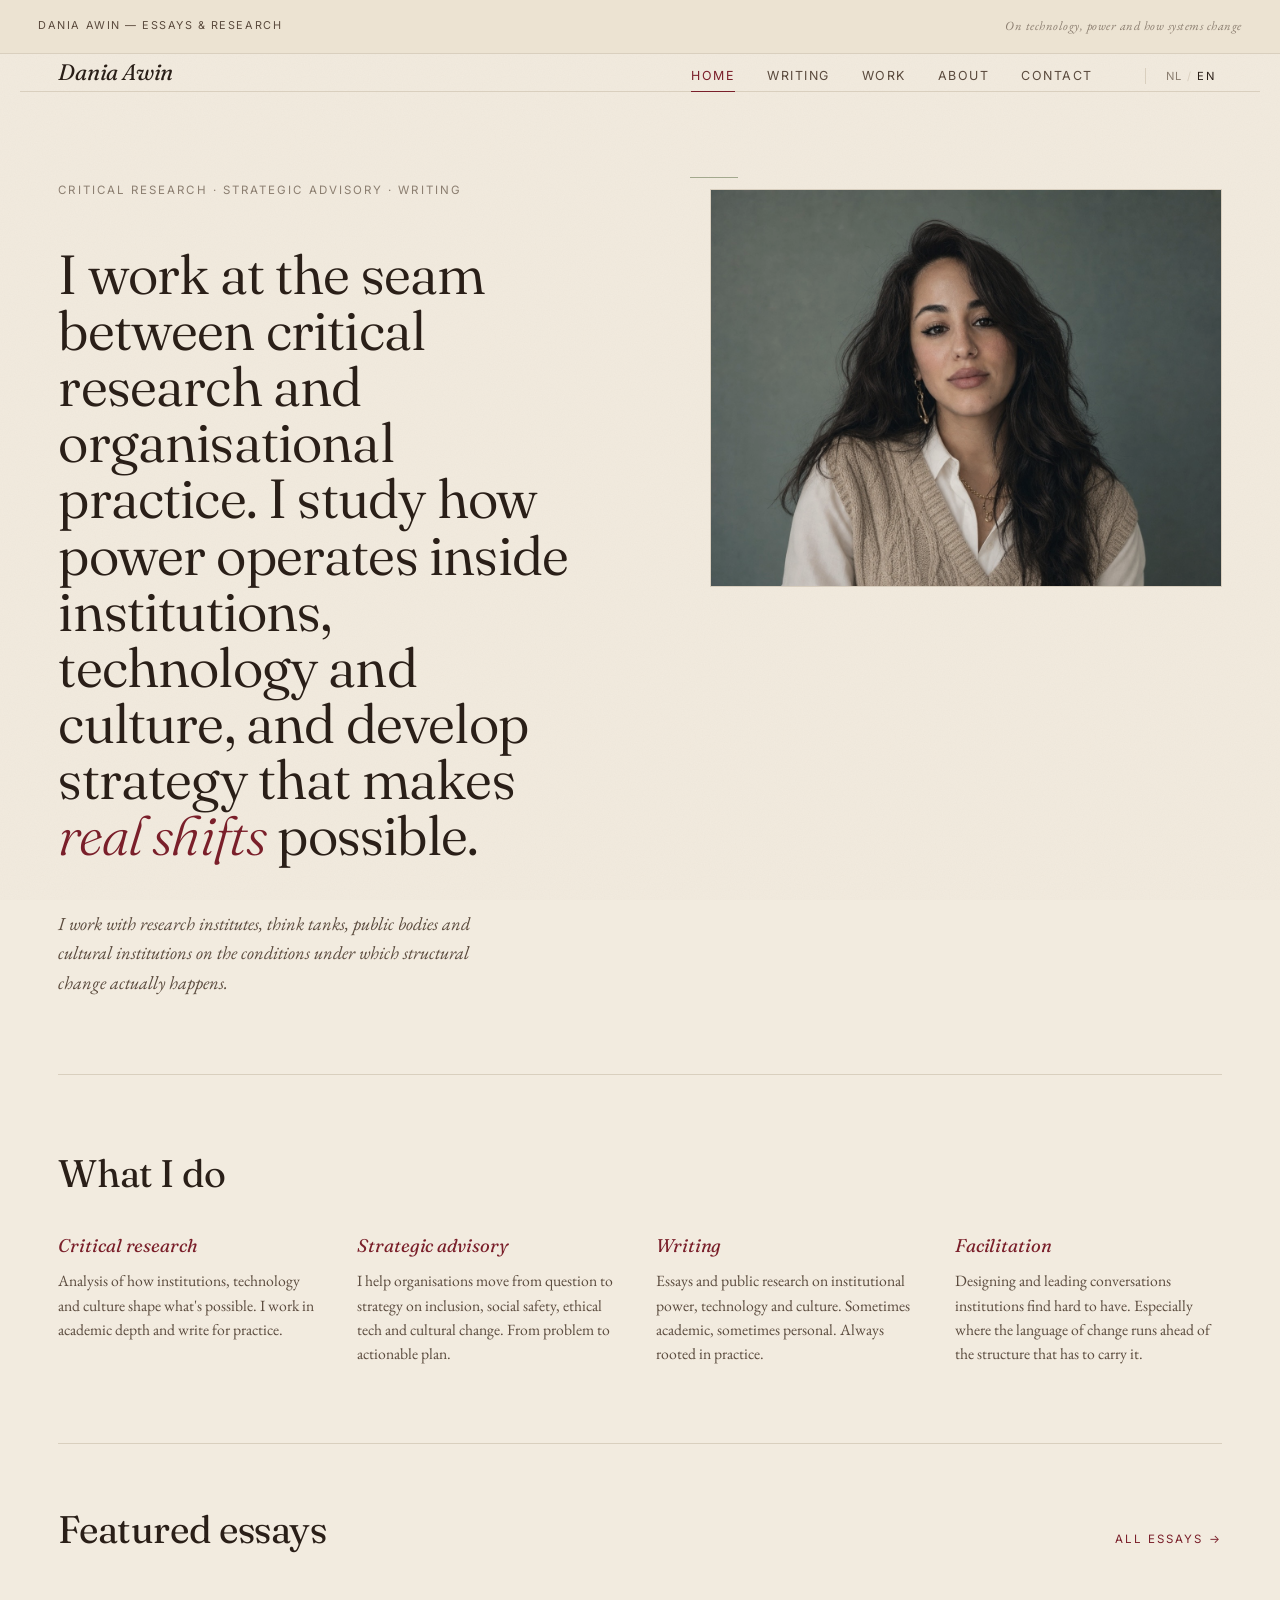
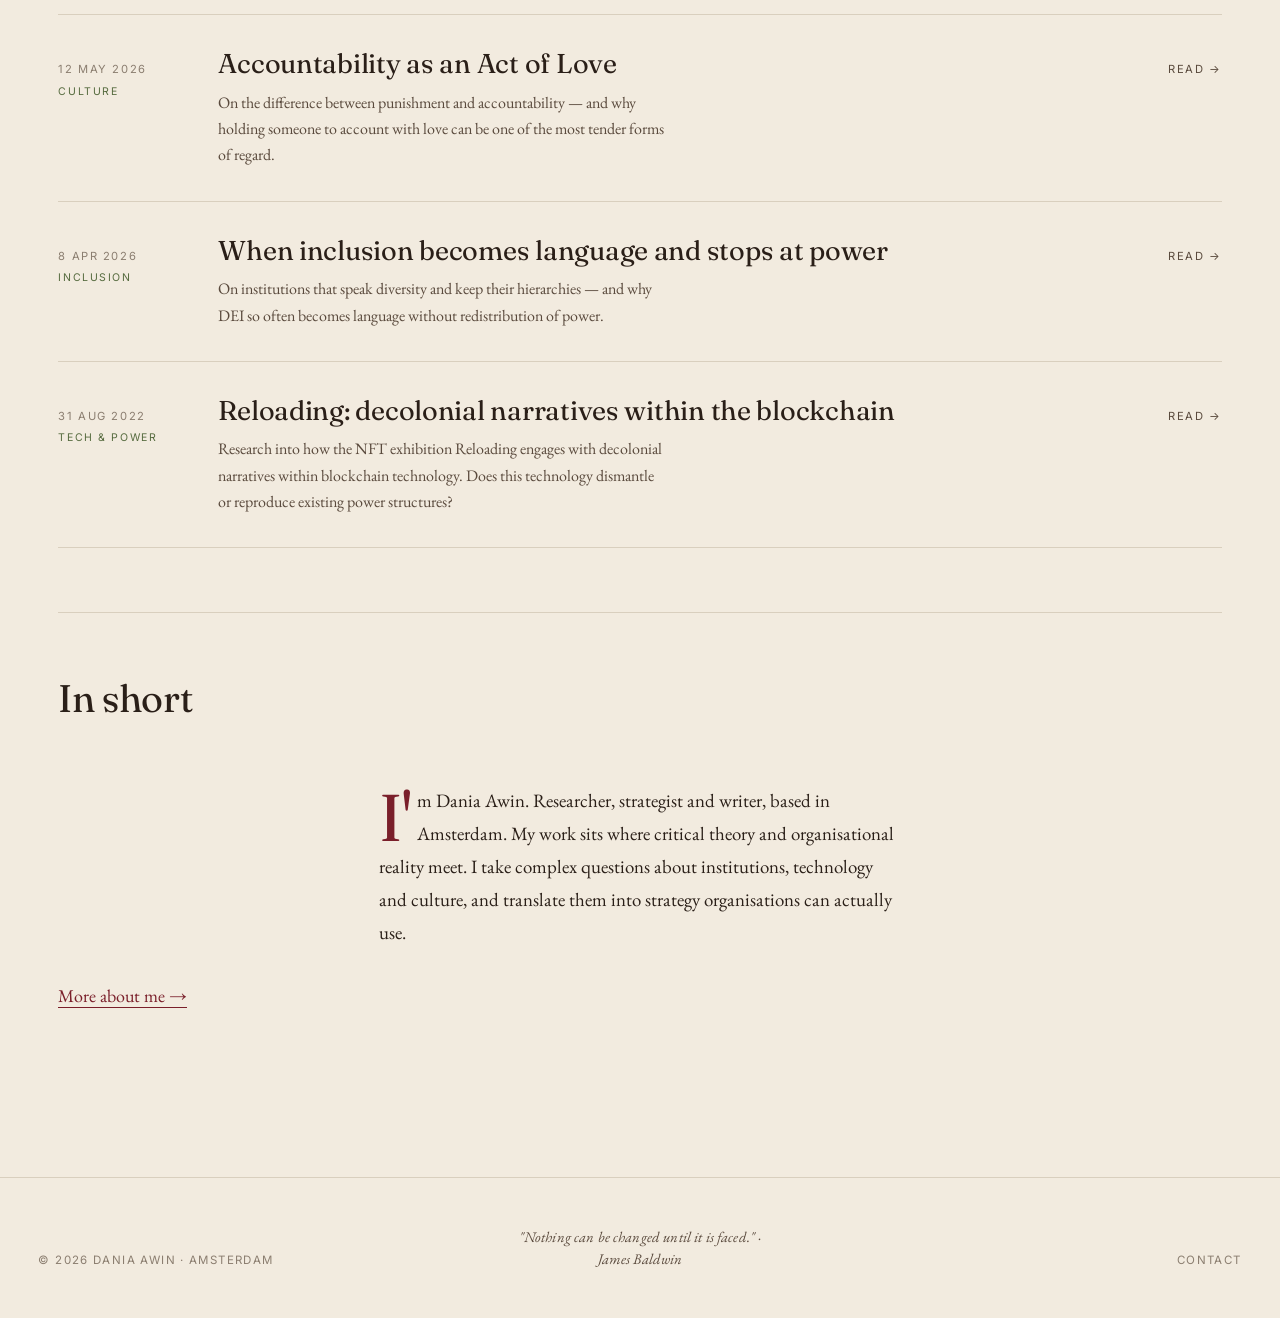
==== commit 01f1d54f: "Cache-busting: versie-hash op CSS/JS in alle HTML, build.js werkt 'm automatisch bij elke deploy bij" ====
--- a/index.html
+++ b/index.html
@@ -54,7 +54,7 @@
   <link rel="preconnect" href="https://fonts.gstatic.com" crossorigin />
   <link href="https://fonts.googleapis.com/css2?family=Fraunces:ital,opsz,wght@0,9..144,300..600;1,9..144,300..500&family=EB+Garamond:ital,wght@0,400..600;1,400..500&family=Inter:wght@400;500&display=swap" rel="stylesheet" />
 
-  <link rel="stylesheet" href="style.css" />
+  <link rel="stylesheet" href="style.css?v=ce35ee4d" />
   <link rel="icon" type="image/svg+xml" href="/favicon.svg" />
   <link rel="icon" type="image/png" sizes="32x32" href="/favicon-32x32.png" />
   <link rel="icon" type="image/png" sizes="16x16" href="/favicon-16x16.png" />
@@ -133,7 +133,7 @@
 
 
 
-  <script src="https://identity.netlify.com/v1/netlify-identity-widget.js"></script>
-  <script src="script.js"></script>
+
+  <script src="script.js?v=b0b5785b"></script>
 </body>
 </html>
--- a/style.css
+++ b/style.css
@@ -766,10 +766,14 @@
 
 .hero--with-portrait {
   display: grid;
-  grid-template-columns: 1.35fr 1fr;
+  grid-template-columns: 1.15fr 1fr;
   gap: clamp(2rem, 5vw, 4.5rem);
-  align-items: center;
+  align-items: start;
   padding: clamp(3rem, 7vw, 6rem) 0 clamp(3rem, 6vw, 5rem);
+}
+
+.hero--with-portrait .hero__portrait {
+  margin-top: 0.5rem;
 }
 
 .hero--with-portrait .hero__text {
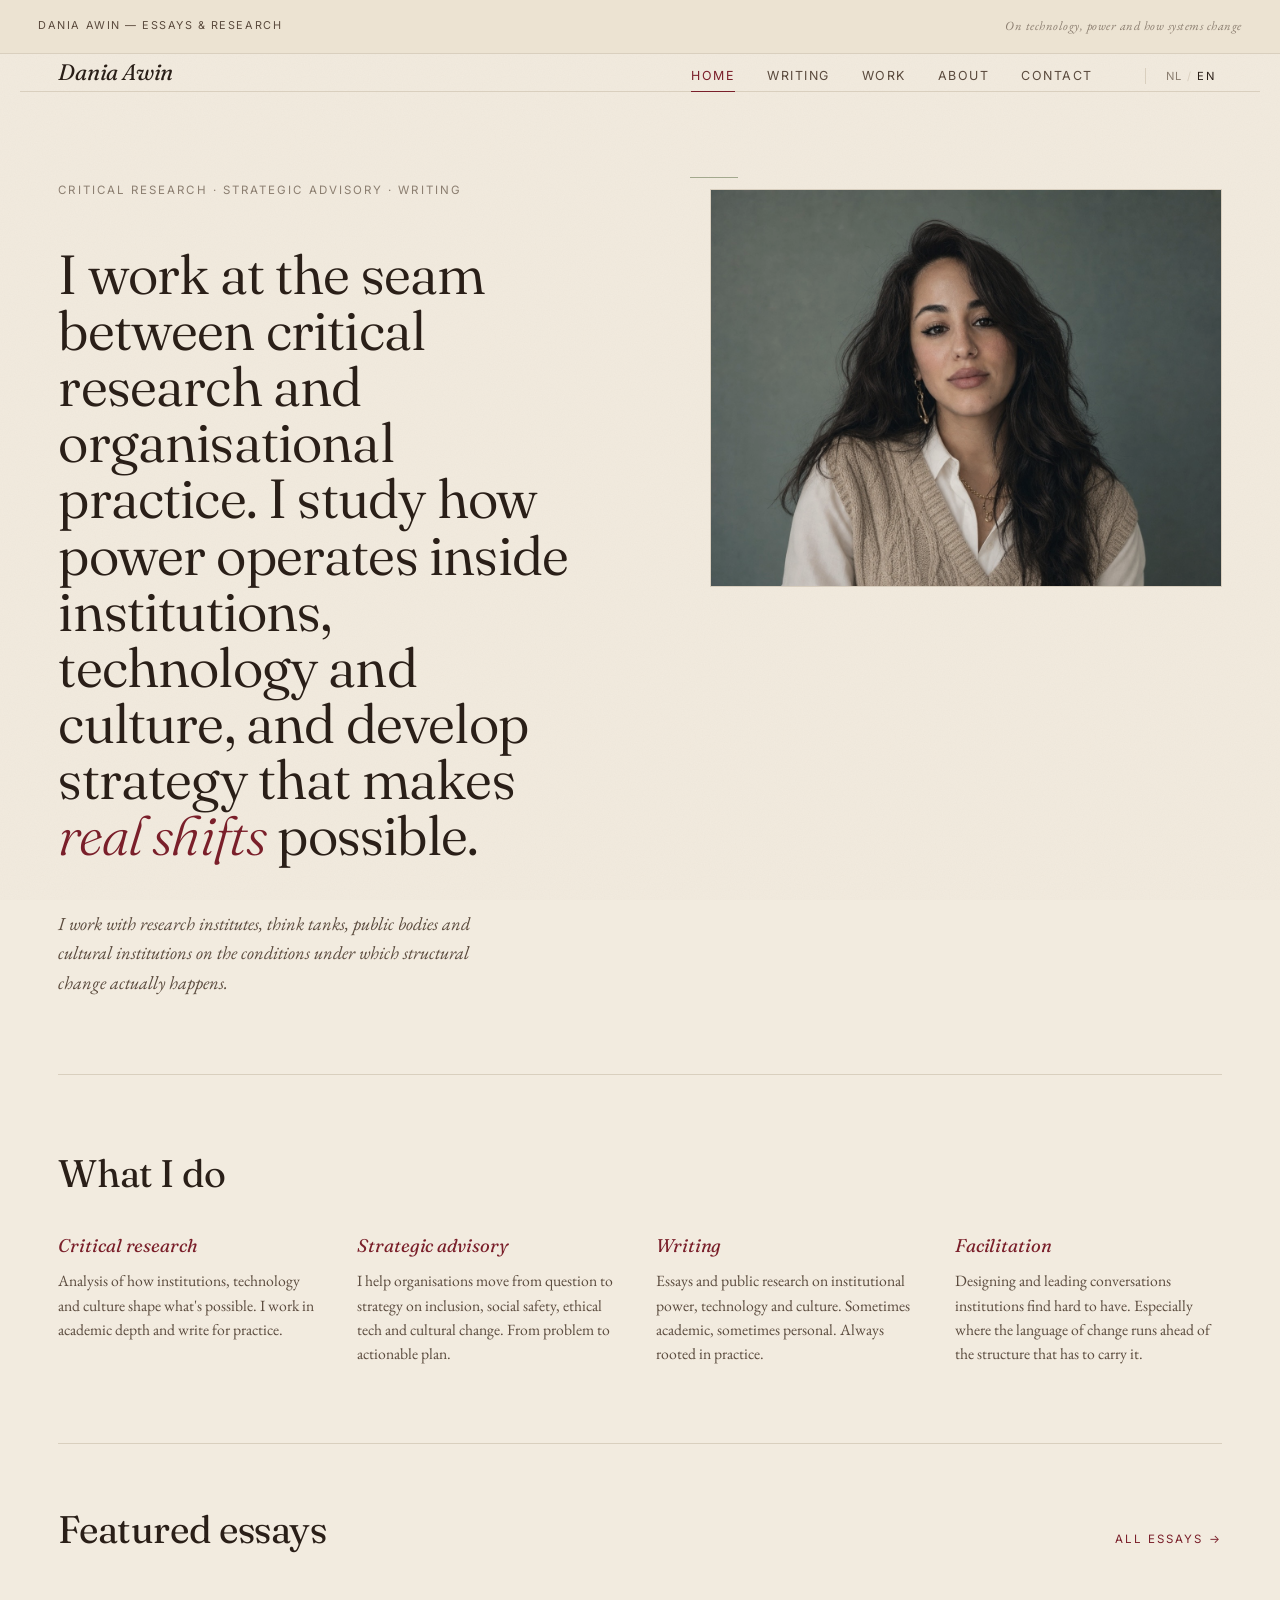
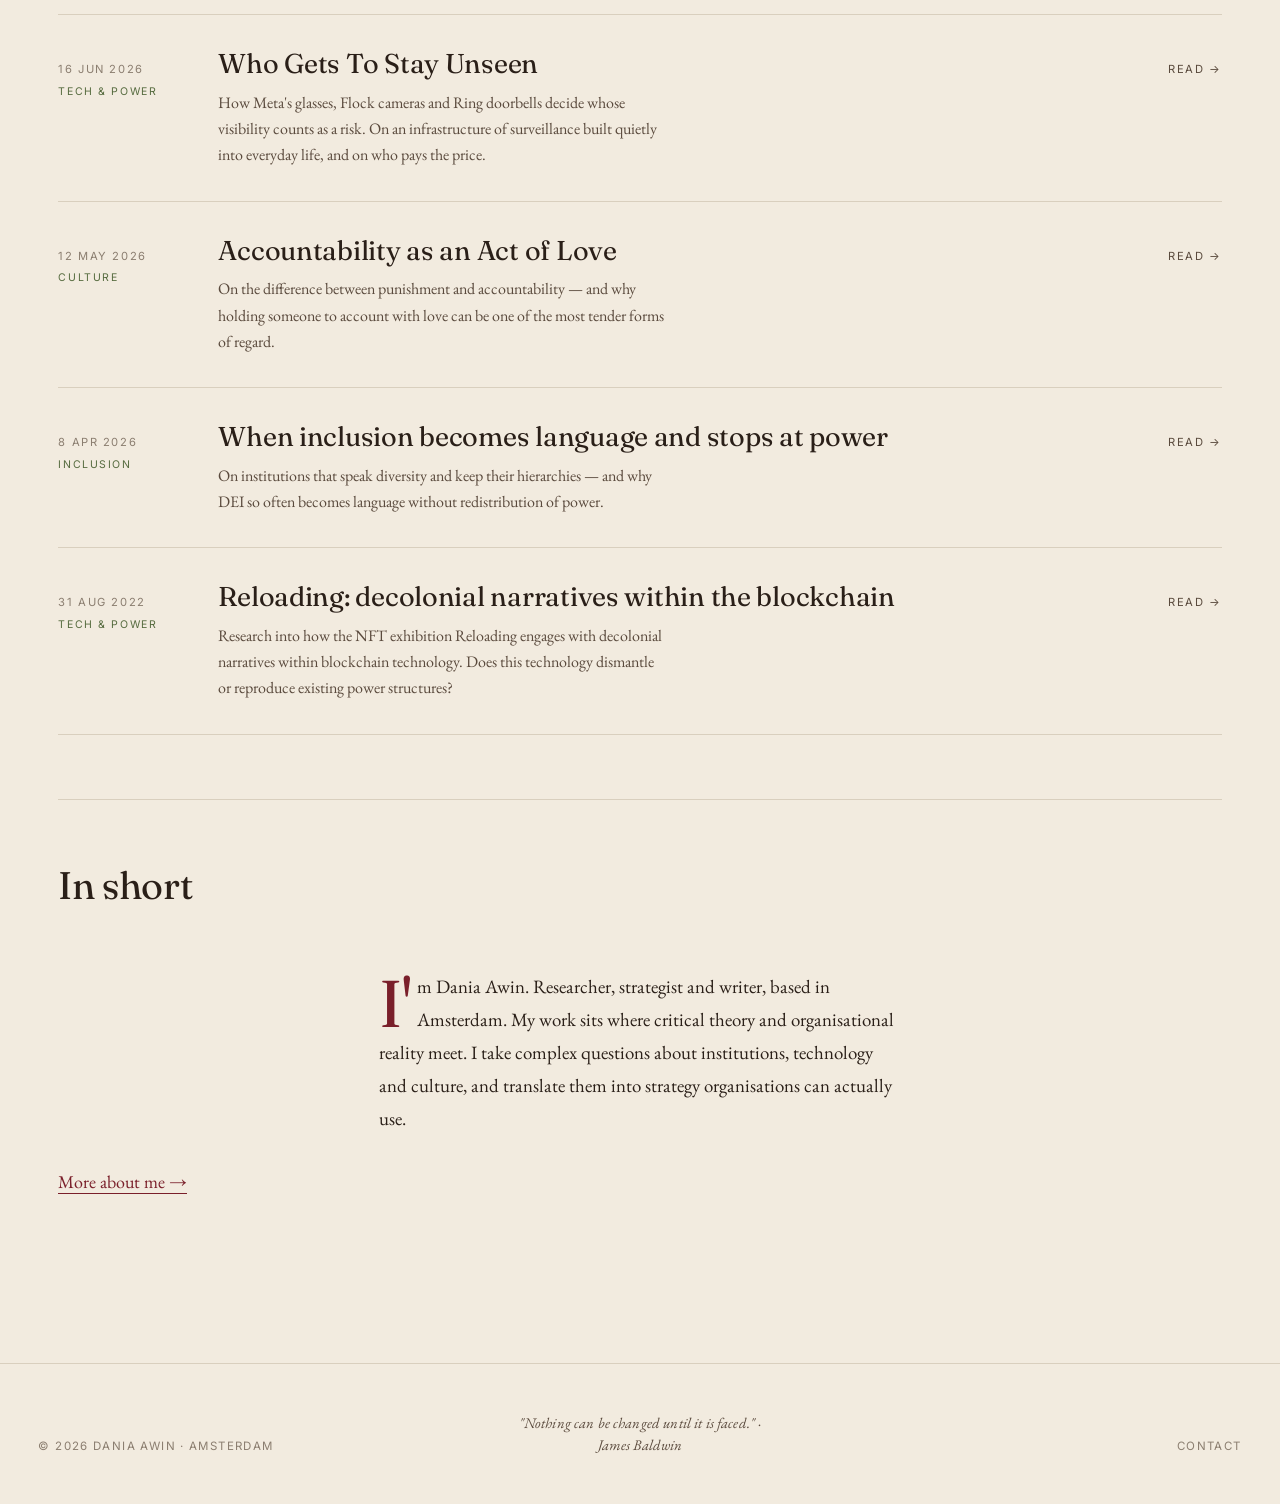
==== commit 271e99d0: "Nieuw essay: Who Gets To Stay Unseen + CSS voor article figures en video-embeds" ====
--- a/index.html
+++ b/index.html
@@ -54,7 +54,7 @@
   <link rel="preconnect" href="https://fonts.gstatic.com" crossorigin />
   <link href="https://fonts.googleapis.com/css2?family=Fraunces:ital,opsz,wght@0,9..144,300..600;1,9..144,300..500&family=EB+Garamond:ital,wght@0,400..600;1,400..500&family=Inter:wght@400;500&display=swap" rel="stylesheet" />
 
-  <link rel="stylesheet" href="style.css?v=ce35ee4d" />
+  <link rel="stylesheet" href="style.css?v=004746ff" />
   <link rel="icon" type="image/svg+xml" href="/favicon.svg" />
   <link rel="icon" type="image/png" sizes="32x32" href="/favicon-32x32.png" />
   <link rel="icon" type="image/png" sizes="16x16" href="/favicon-16x16.png" />
--- a/style.css
+++ b/style.css
@@ -532,6 +532,57 @@
 .article-body li { margin-bottom: 0.5em; }
 .article-body hr { border: 0; border-top: 1px solid var(--rule); margin: 3em 0; }
 
+/* ---------- Article figures (foto's met bijschrift) ---------- */
+.article-body figure {
+  margin: 2.5em 0;
+}
+.article-body figure img {
+  width: 100%;
+  height: auto;
+  display: block;
+  border-radius: 2px;
+}
+.article-body figure figcaption {
+  font-family: var(--serif-body);
+  font-style: italic;
+  font-size: 0.95rem;
+  color: var(--muted);
+  margin-top: 0.85rem;
+  line-height: 1.5;
+}
+
+/* Hero-figure mag iets breder dan tekstkolom op desktop */
+@media (min-width: 880px) {
+  .article-body figure.article-figure--hero {
+    margin: 1em -3rem 2.5em;
+  }
+}
+
+/* ---------- Article video-embeds (YouTube etc.) ---------- */
+.article-body .article-embed {
+  position: relative;
+  width: 100%;
+  padding-bottom: 56.25%; /* 16:9 */
+  height: 0;
+  margin: 2.5em 0;
+  overflow: hidden;
+  background: var(--bg-soft);
+  border-radius: 2px;
+}
+.article-body .article-embed iframe {
+  position: absolute;
+  inset: 0;
+  width: 100%;
+  height: 100%;
+  border: 0;
+}
+
+@media (min-width: 880px) {
+  .article-body .article-embed {
+    margin: 2.5em -3rem;
+  }
+}
+
 /* ---------- Writing (archive) ---------- */
 
 .archive-head {
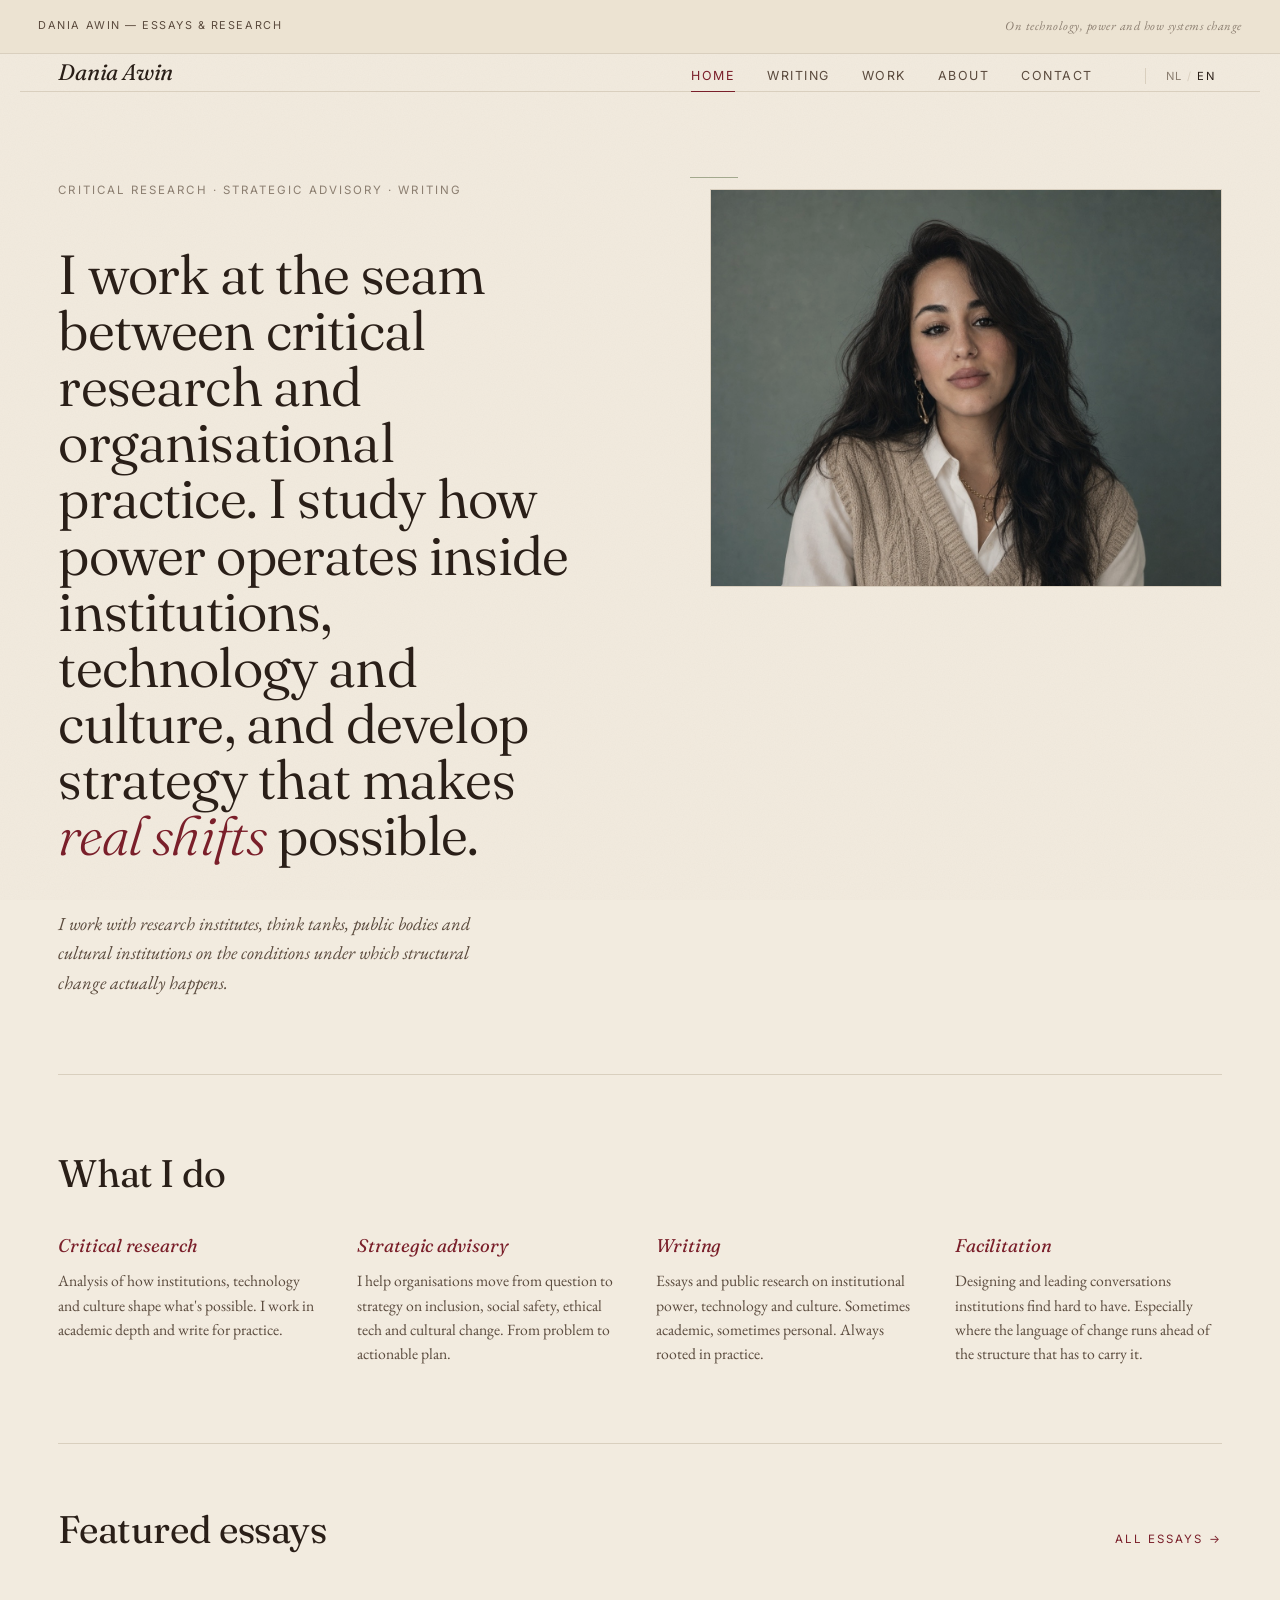
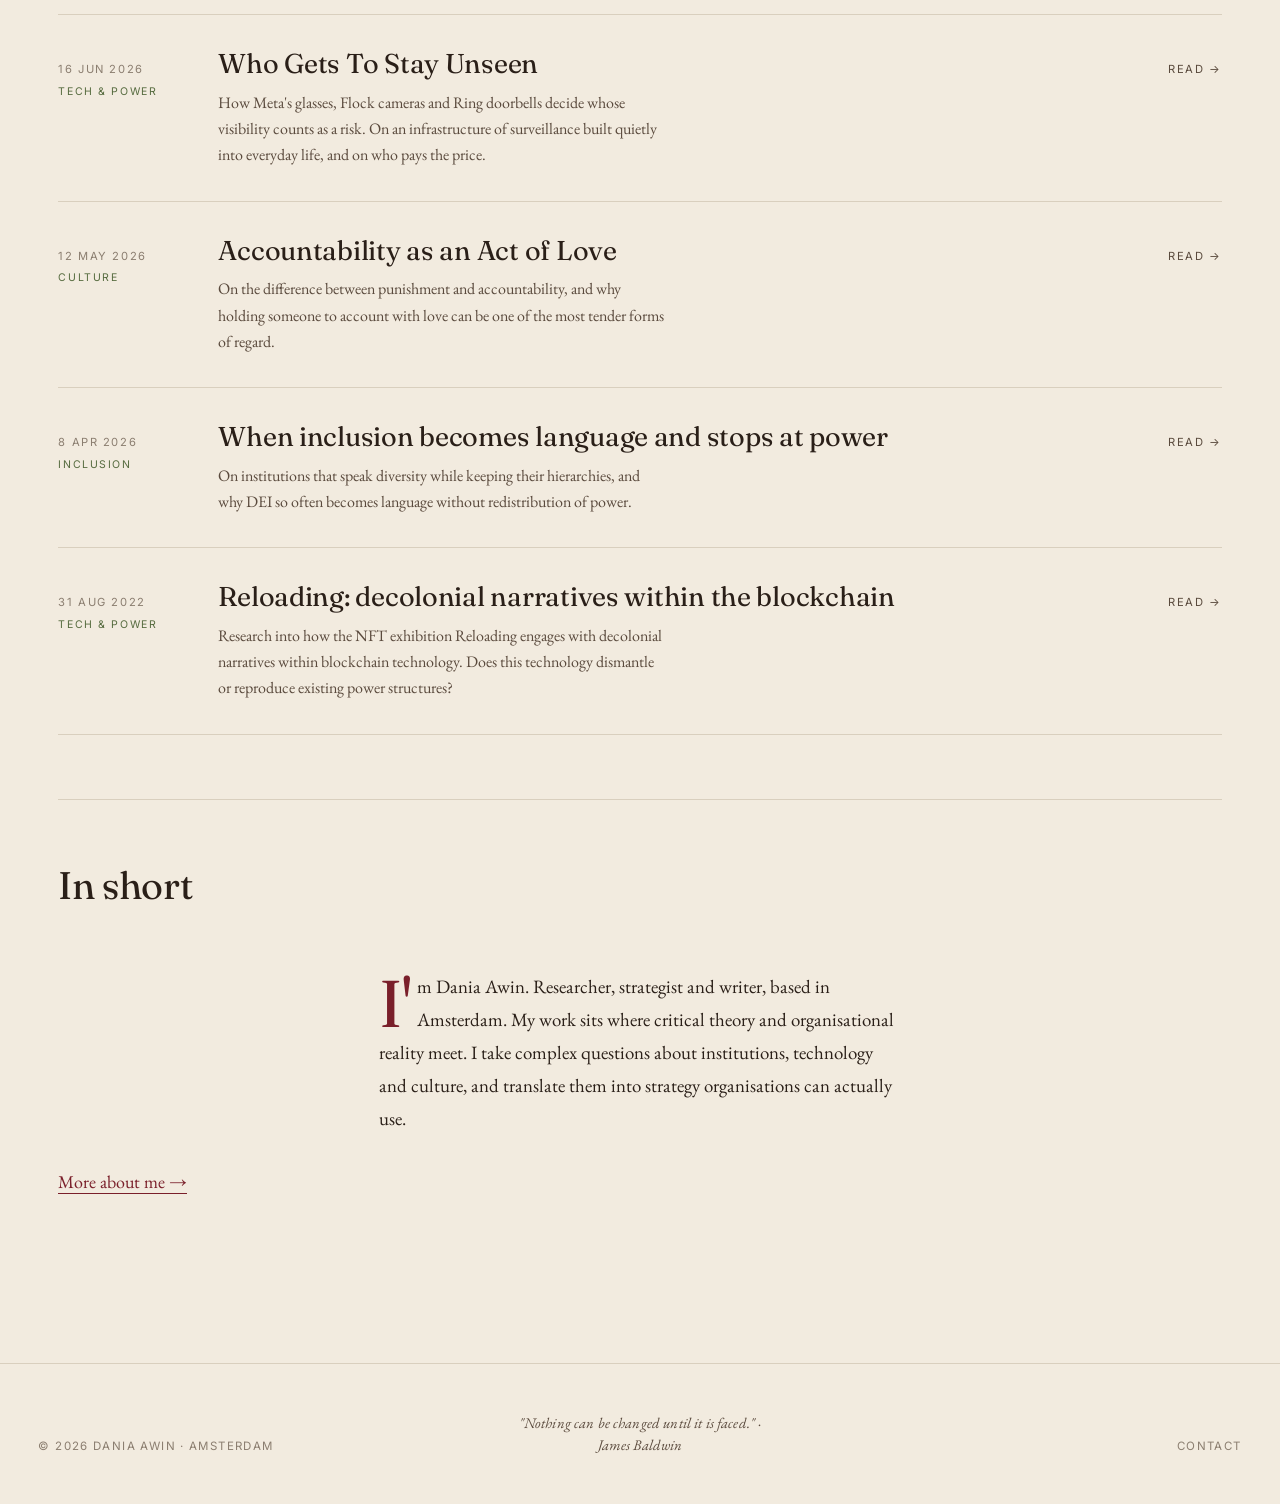
==== commit 10610931: "Engels als vaste standaard voor iedereen + Nederlandse vertaalpolish (about, home blocks, intro) + e" ====
--- a/index.html
+++ b/index.html
@@ -54,7 +54,7 @@
   <link rel="preconnect" href="https://fonts.gstatic.com" crossorigin />
   <link href="https://fonts.googleapis.com/css2?family=Fraunces:ital,opsz,wght@0,9..144,300..600;1,9..144,300..500&family=EB+Garamond:ital,wght@0,400..600;1,400..500&family=Inter:wght@400;500&display=swap" rel="stylesheet" />
 
-  <link rel="stylesheet" href="style.css?v=004746ff" />
+  <link rel="stylesheet" href="style.css?v=e51124af" />
   <link rel="icon" type="image/svg+xml" href="/favicon.svg" />
   <link rel="icon" type="image/png" sizes="32x32" href="/favicon-32x32.png" />
   <link rel="icon" type="image/png" sizes="16x16" href="/favicon-16x16.png" />
@@ -134,6 +134,6 @@
 
 
 
-  <script src="script.js?v=b0b5785b"></script>
+  <script src="script.js?v=588d3e87"></script>
 </body>
 </html>
--- a/style.css
+++ b/style.css
@@ -577,11 +577,7 @@
   border: 0;
 }
 
-@media (min-width: 880px) {
-  .article-body .article-embed {
-    margin: 2.5em -3rem;
-  }
-}
+/* Video-embeds blijven binnen de tekstkolom voor rustige uitlijning */
 
 /* ---------- Writing (archive) ---------- */
 
